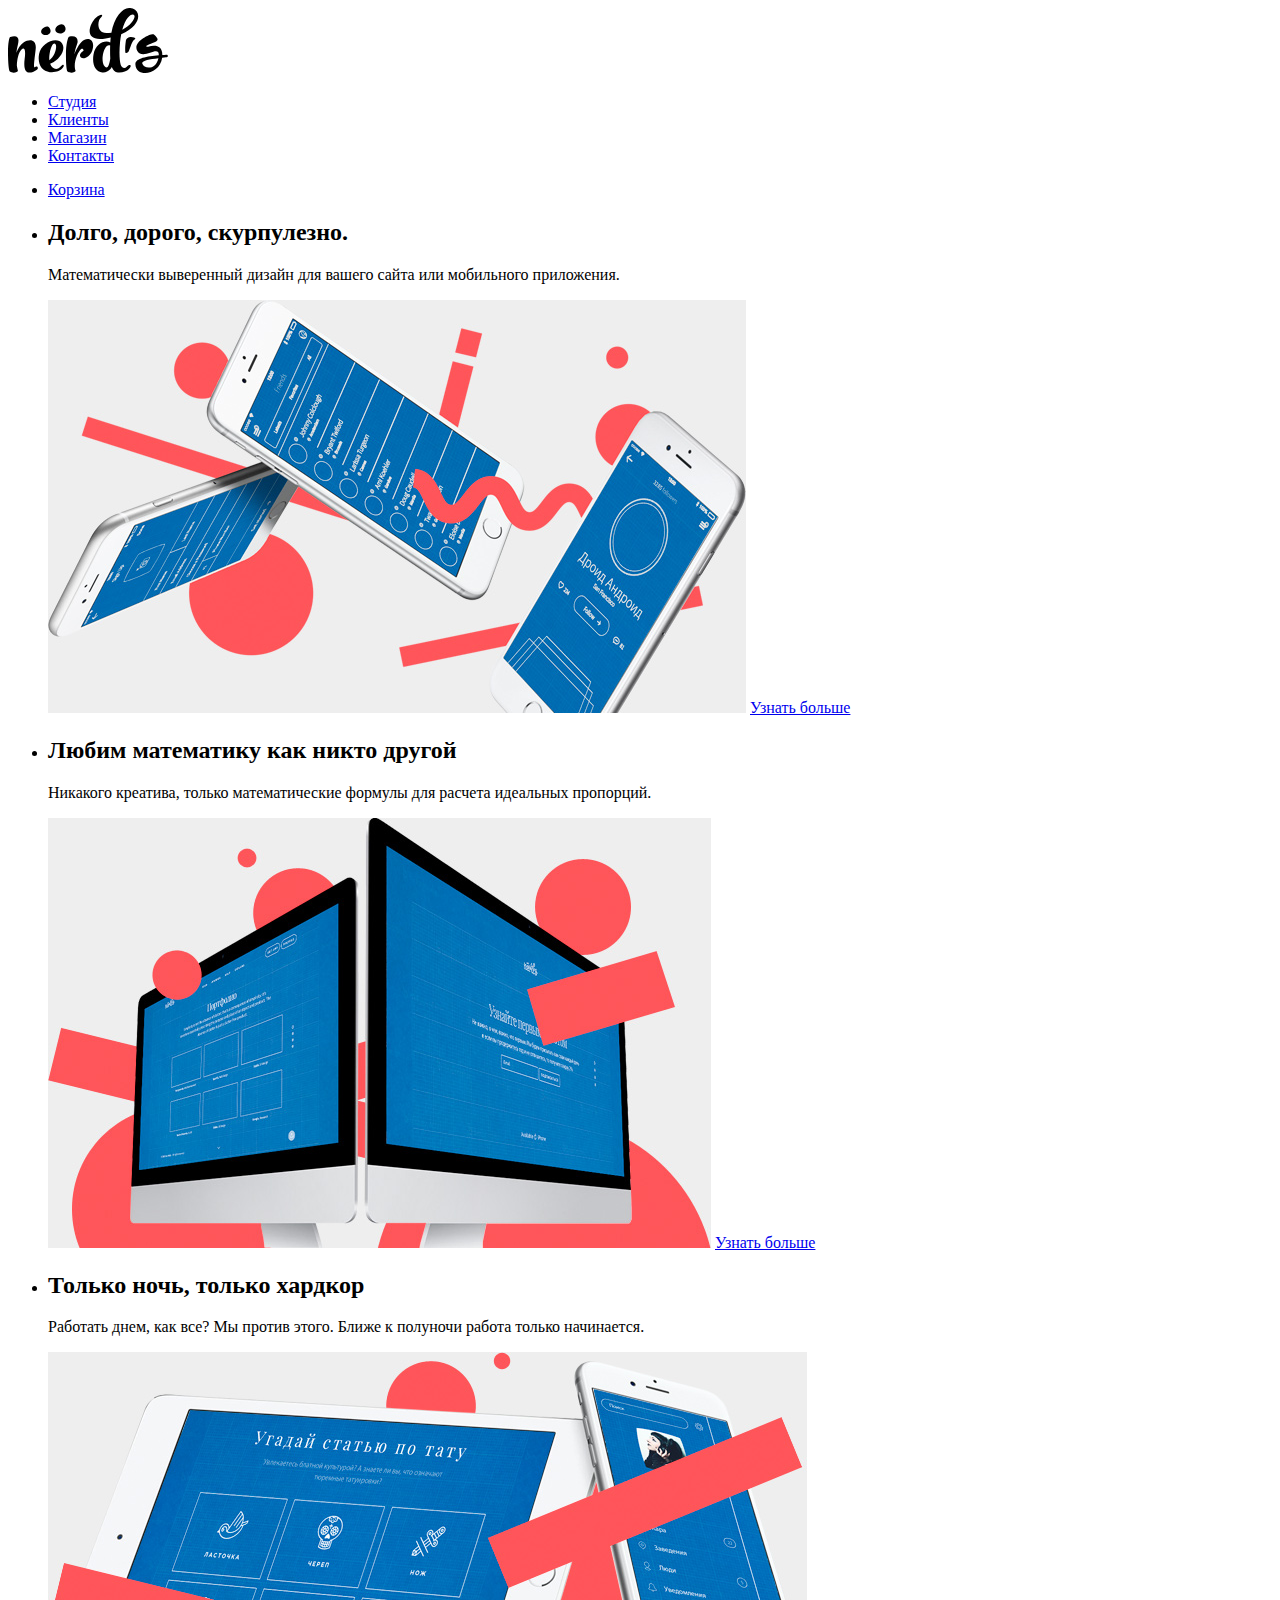
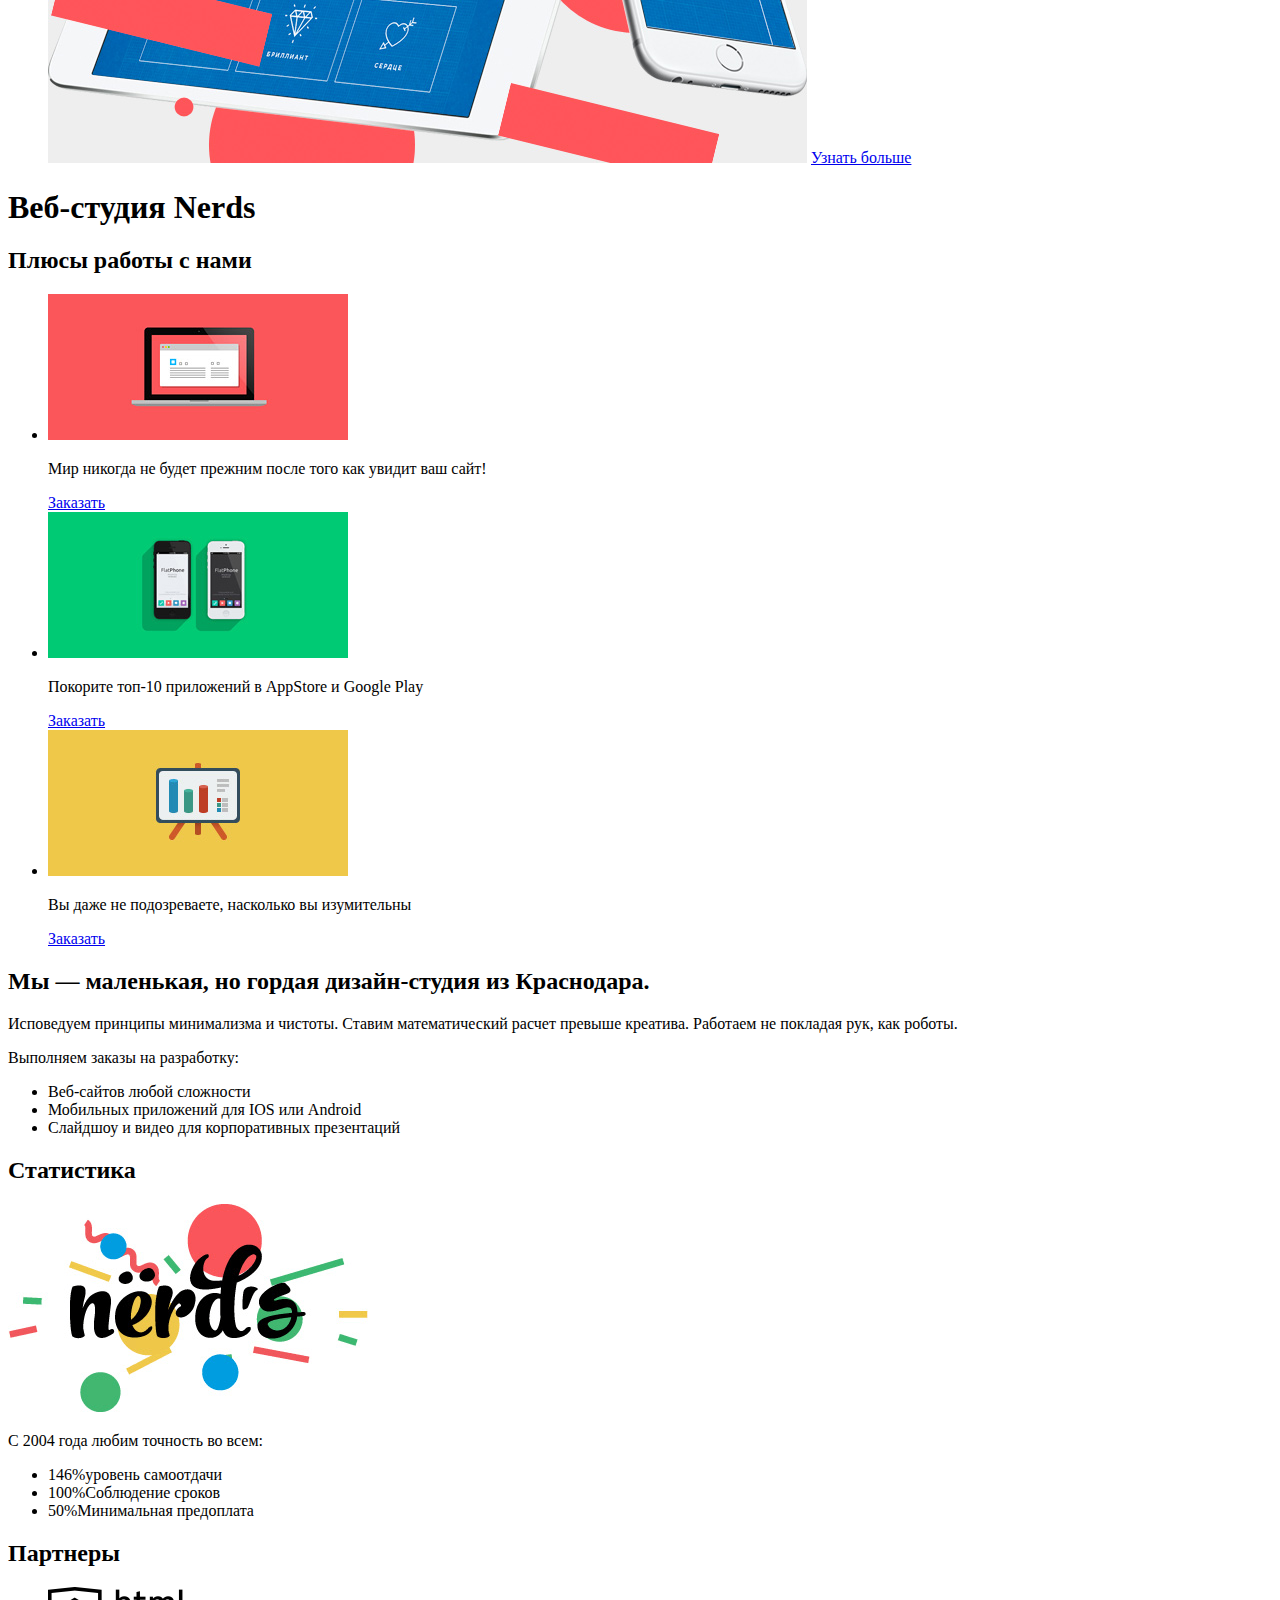
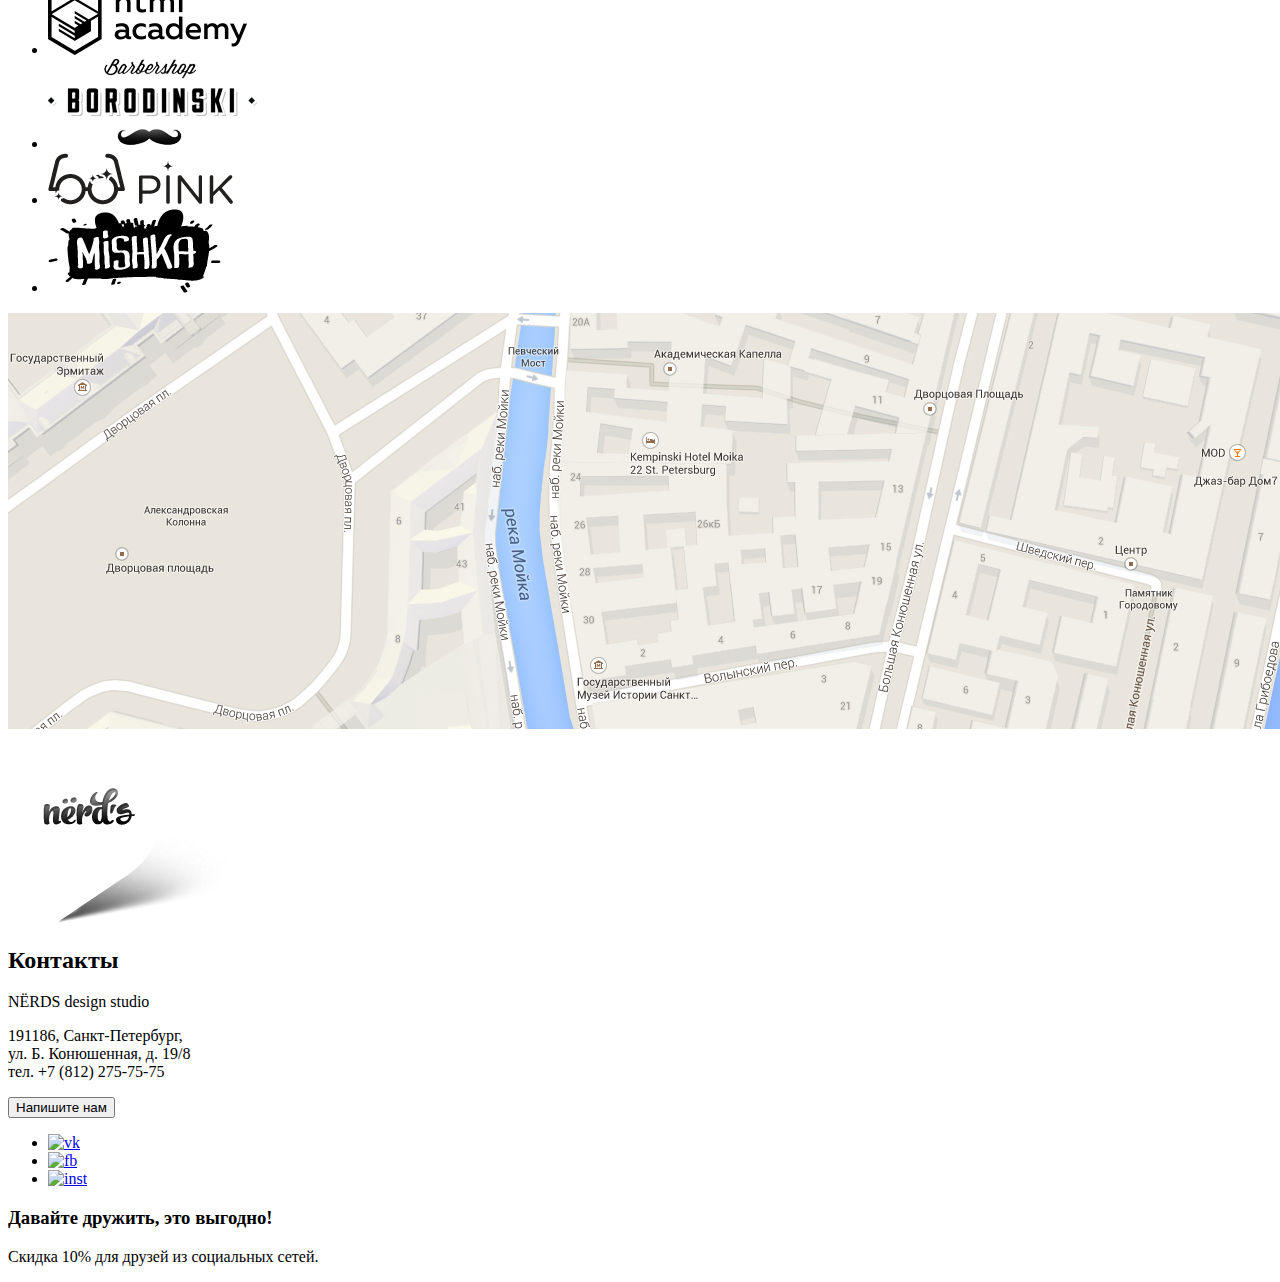
==== index.html @ d476d64d "Добавил изображения в разметку" ====
<!DOCTYPE html>
<html lang="ru">
<head>
	<title>Nёrds</title>
	<meta charset="utf-8">
</head>
<body>
	<header>
		<img src="svg/nerdslogo.svg" alt="Логотип нёрдс">
		<nav>
			<ul>
				<li><a href="#">Студия</a></li>
				<li><a href="#">Клиенты</a></li>
				<li><a href="#">Магазин</a></li>
				<li><a href="#">Контакты</a></li>
			</ul>
		</nav>
		<ul>
			<li><a href="#">Корзина</a></li>
		</ul>
		<section>
			<ul>
				<li>
					<h2>Долго, дорого, скурпулезно.</h2>
					<p>Математически выверенный дизайн для вашего сайта или мобильного приложения.</p>
					<img src="img/slide1.jpg" alt="Изображение">
					<a href="#">Узнать больше</a>
				</li>
				<li>
					<h2>Любим математику как никто другой</h2>
					<p>Никакого креатива, только математические формулы для расчета идеальных пропорций.</p>
					<img src="img/slide2.jpg" alt="Изображение">
					<a href="#">Узнать больше</a>
				</li>
				<li>
					<h2>Только ночь, только хардкор</h2>
					<p>Работать днем, как все? Мы против этого. Ближе к полуночи работа только начинается.</p>
					<img src="img/slide3.jpg" alt="Изображение">
					<a href="#">Узнать больше</a>
				</li>
			</ul>
		</section>
	</header>
	<main>
		<h1>Веб-студия Nerds</h1>
		<section>
			<h2>Плюсы работы с нами</h2>
			<ul>
				<li>
					<img src="img/advance-1.jpg" alt="Веб-сайты">
					<p>Мир никогда не будет прежним после того как увидит ваш сайт!</p>
					<a href="#">Заказать</a>
				</li>
				<li>
					<img src="img/advance-2.jpg" alt="Приложения">
					<p>Покорите топ-10 приложений в AppStore и Google Play</p>
					<a href="#">Заказать</a>
				</li>
				<li>
					<img src="img/advance-3.jpg" alt="Презентации">
					<p>Вы даже не подозреваете, насколько вы изумительны</p>
					<a href="#">Заказать</a>
				</li>
			</ul>
		</section>
		<section>
			<h2>Мы — маленькая, но гордая дизайн-студия из Краснодара. </h2>
			<p>
				Исповедуем принципы минимализма и чистоты. Ставим математический расчет 
			превыше креатива. Работаем не покладая рук, как роботы.
			</p>
			<p>Выполняем заказы на разработку:</p>
			<ul>
				<li>Веб-сайтов любой сложности</li>
				<li>Мобильных приложений для IOS или Android</li>
				<li>Слайдшоу и видео для корпоративных презентаций</li>
			</ul>
		</section>
		<section>
			<h2>Статистика</h2>
			<img src="img/nerds-illustration.png" alt="Лого">
			<p>С 2004 года любим точность во всем:</p>
			<ul>
				<li><span>146%</span>уровень самоотдачи</li>
				<li><span>100%</span>Соблюдение сроков</li>
				<li><span>50%</span>Минимальная предоплата</li>
			</ul>
		</section>
		<section>
			<h2>Партнеры</h2>
			<ul>
				<li><a href="#"><img src="img/logo-1.png" alt="HTMLACADEMIA"></a></li>
				<li><a href="#"><img src="img/logo-2.png" alt="Бородинский"></a></li>
				<li><a href="#"><img src="img/logo-3.png" alt="Пинк"></a></li>
				<li><a href="#"><img src="img/logo-4.png" alt="Mishka"></a></li>
			</ul>
		</section>
		<section>
			<img src="img/map.jpg">
			<img src="img/map-marker.png">
			<h2>Контакты</h2>
			<div>
				<p>NЁRDS design studio</p>
				<p>
					191186, Санкт-Петербург,<br> 
					ул. Б. Конюшенная, д. 19/8<br>
					тел. +7 (812) 275-75-75
				</p>
				<button type="button">Напишите нам</button>
			</div>
		</section>
		<footer>
			<div>
				<ul>
					<li><a href="#"><img src="svg/vk-icon.svg" alt="vk"></a></li>
					<li><a href="#"><img src="svg/fb-icon.svg" alt="fb"></a></li>
					<li><a href="#"><img src="svg/insta-icon.svg" alt="inst"></a></li>
				</ul>
			</div>
			<div>
				<h3>Давайте дружить, это выгодно!</h3>
				<p>Скидка 10% для друзей из социальных сетей.</p>
			</div>
		</footer>
	</main>
</body>
</html>
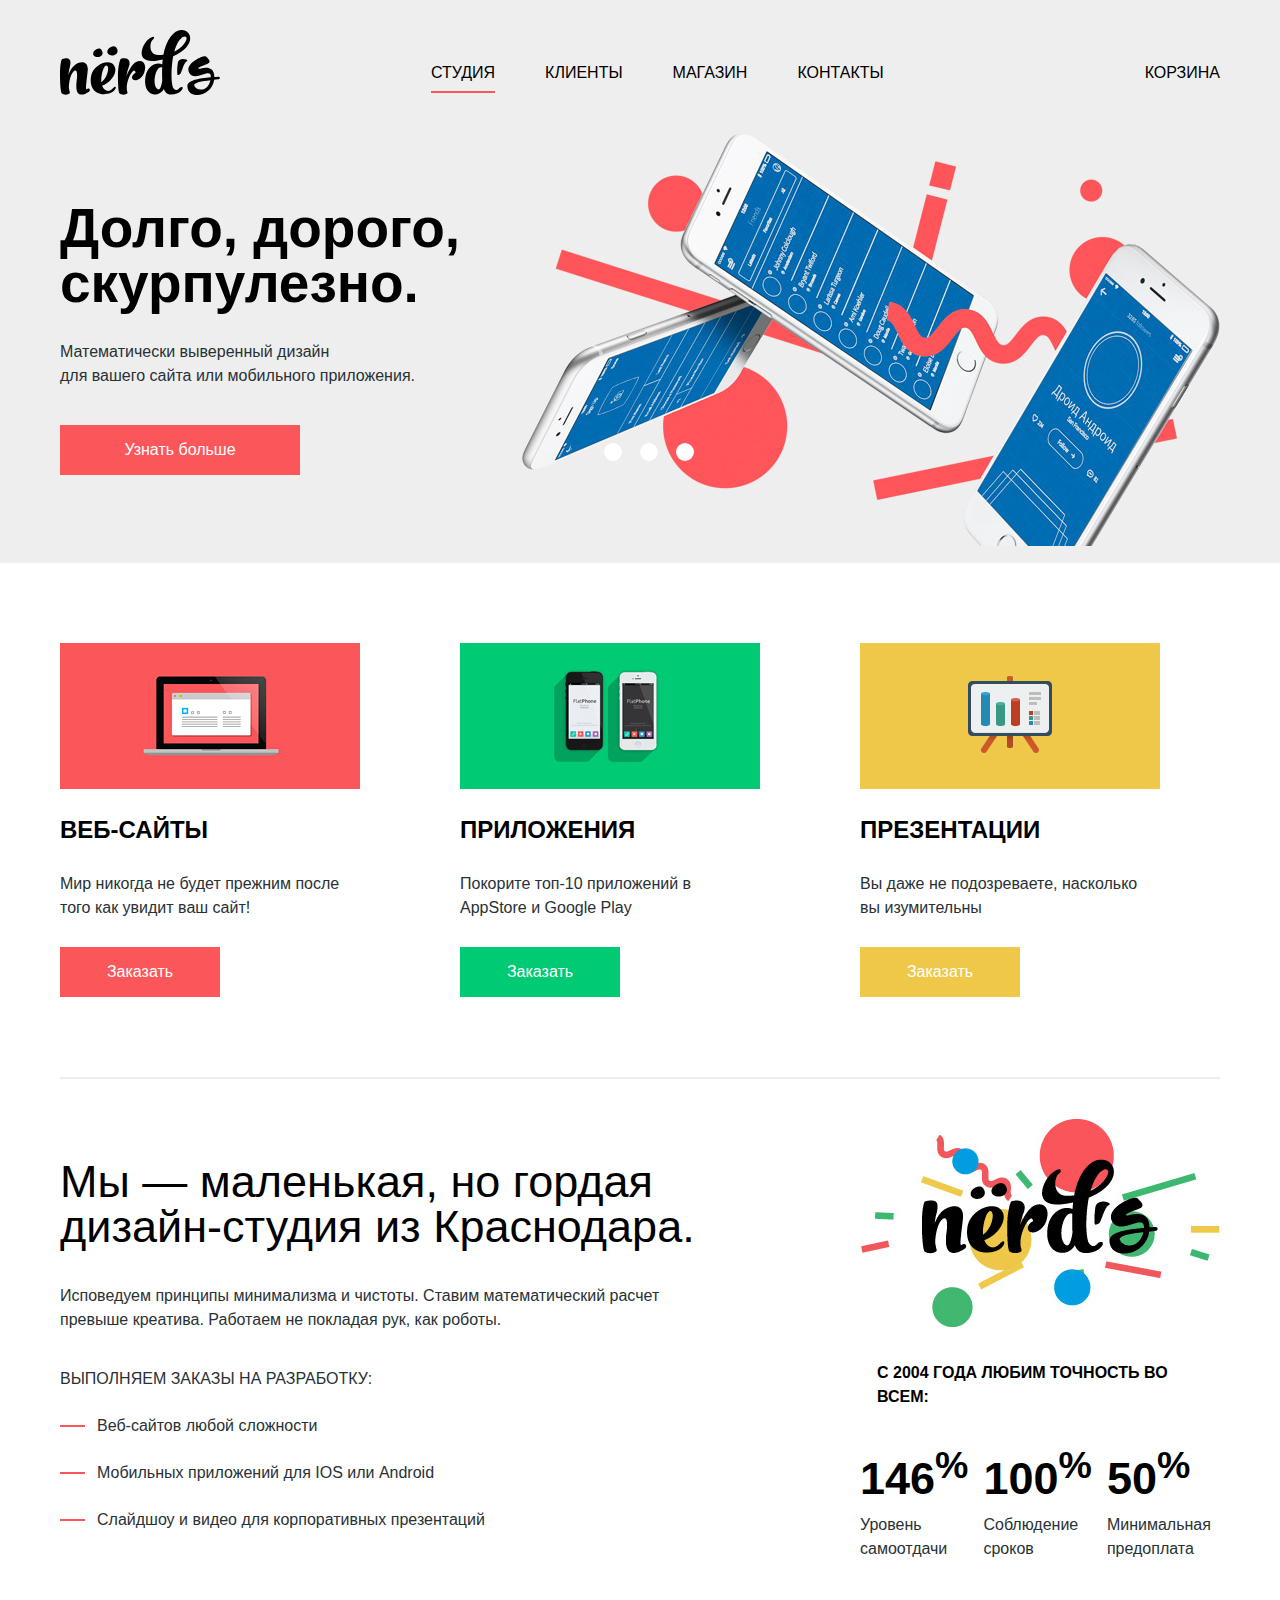
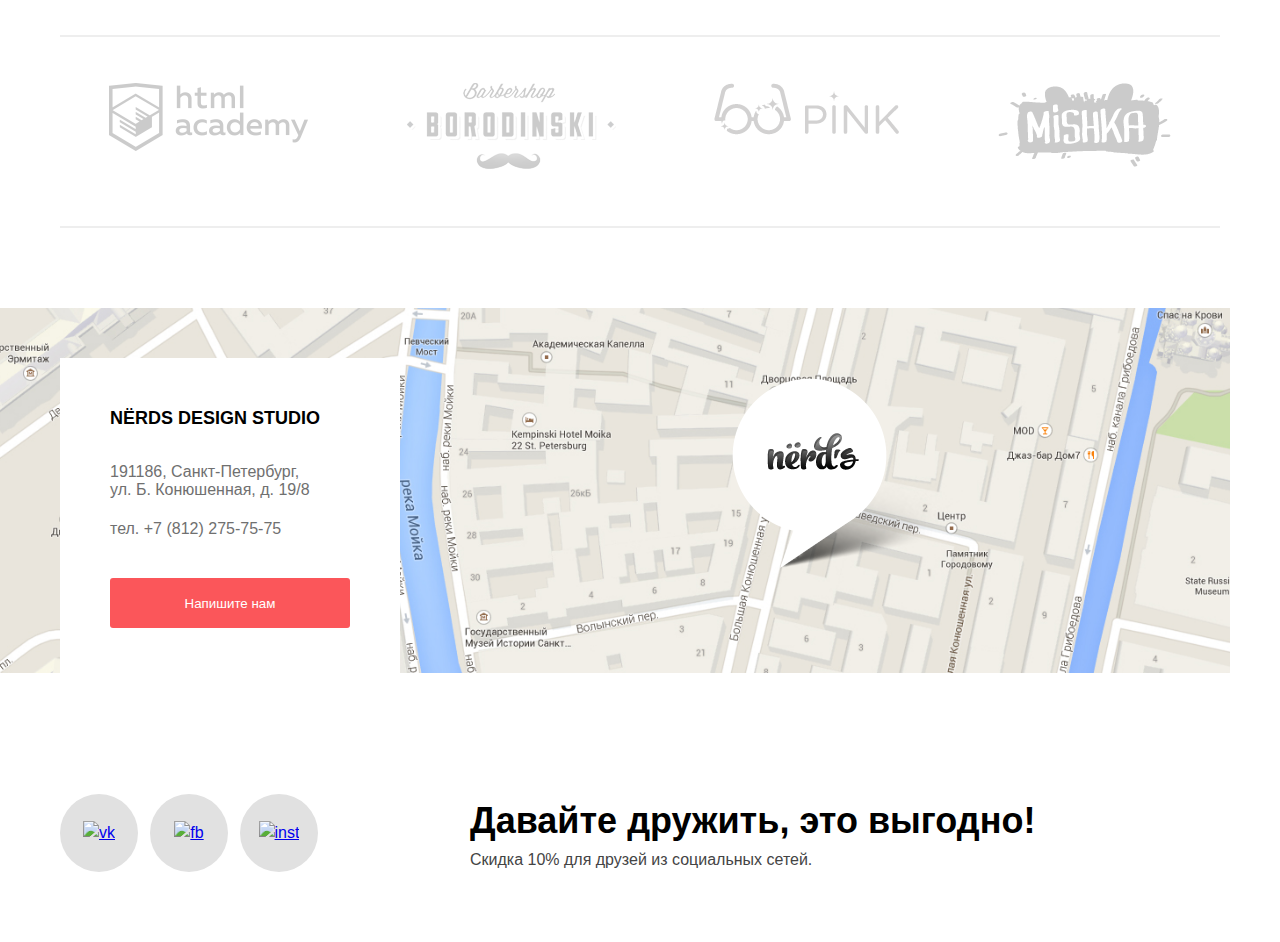
==== commit 6d506741: "Сверстал и подключил попап с обрадной связью" ====
--- a/index.html
+++ b/index.html
@@ -3,125 +3,178 @@
 <head>
 	<title>Nёrds</title>
 	<meta charset="utf-8">
+	<link rel="stylesheet" type="text/css" href="css/normalize.css">
+	<link rel="stylesheet" type="text/css" href="css/style.css">
 </head>
-<body>
-	<header>
-		<img src="svg/nerdslogo.svg" alt="Логотип нёрдс">
-		<nav>
-			<ul>
-				<li><a href="#">Студия</a></li>
+<body class="index-main">
+	<header class="header-main">
+		<div class="container">
+		<div class="header-navigation-wrapper">
+		<a href="#" class="nerds-logo"><img src="svg/nerdslogo.svg" alt="Логотип нёрдс"></a>
+		<nav class="header-navigation">
+			<ul class="header-menu">
+				<li><a href="#" class="current-page">Студия</a></li>
 				<li><a href="#">Клиенты</a></li>
 				<li><a href="#">Магазин</a></li>
 				<li><a href="#">Контакты</a></li>
 			</ul>
-		</nav>
-		<ul>
-			<li><a href="#">Корзина</a></li>
+		</nav>	
+		<ul class="header-basket">
+			<li><a href="#" class="basket-link">Корзина</a></li>
 		</ul>
-		<section>
-			<ul>
-				<li>
-					<h2>Долго, дорого, скурпулезно.</h2>
-					<p>Математически выверенный дизайн для вашего сайта или мобильного приложения.</p>
-					<img src="img/slide1.jpg" alt="Изображение">
-					<a href="#">Узнать больше</a>
+		</div>
+		</div>
+		<section class="container">
+			<ul class="slide-list">
+				<li class="slide  active-slide">
+					<div class="slide-description">
+						<h2>Долго, дорого,<br> скурпулезно.</h2>
+						<p>Математически выверенный дизайн<br> для вашего сайта или мобильного приложения.</p>
+						<a href="#" class="button">Узнать больше</a>
+					</div>
+					<div class="slide-image">
+						<img src="img/slide1.jpg" alt="Изображение">
+					</div>
 				</li>
-				<li>
-					<h2>Любим математику как никто другой</h2>
-					<p>Никакого креатива, только математические формулы для расчета идеальных пропорций.</p>
-					<img src="img/slide2.jpg" alt="Изображение">
-					<a href="#">Узнать больше</a>
+				<li class="slide">
+					<div class="slide-description">
+						<h2>Любим математику<br> как никто другой</h2>
+						<p>Никакого креатива, только математические формулы<br> для расчета идеальных пропорций.</p>
+						<a href="#" class="button">Узнать больше</a>
+					</div>
+					<div class="slide-image">
+						<img src="img/slide2.jpg" alt="Изображение">
+					</div>
 				</li>
-				<li>
-					<h2>Только ночь, только хардкор</h2>
-					<p>Работать днем, как все? Мы против этого. Ближе к полуночи работа только начинается.</p>
-					<img src="img/slide3.jpg" alt="Изображение">
-					<a href="#">Узнать больше</a>
+				<li class="slide">
+					<div class="slide-description">
+						<h2>Только ночь,<br> только хардкор</h2>
+						<p>Работать днем, как все? Мы против этого.<br> Ближе к полуночи работа только начинается.</p>
+						<a href="#" class="button">Узнать больше</a>
+					</div>
+					<div class="slide-image">
+						<img src="img/slide3.jpg" alt="Изображение">
+					</div>
+				</li>
+			</ul>
+			<div class="radio-bar-wrapper">
+				<div class="radio-bar">
+					<input type="radio" name="slide-number" id="first" class="first visually-hidden">
+					<label for="first" aria-label="Первый слайд" tabindex="0"></label>
+					<input type="radio" name="slide-number" id="second" class="second visually-hidden">
+					<label for="second" aria-label="Второй слайд" tabindex="0"></label>
+					<input type="radio" name="slide-number" id="third" class="third visually-hidden">
+					<label for="third" aria-label="Третий слайд" tabindex="0"></label>
+				</div>
+			</div>
+		</section>
+	</header >
+	<main class="container">
+		<h1 class="visually-hidden">Веб-студия Nerds</h1>
+		<section class="services">
+			<h2 class="visually-hidden">Плюсы работы с нами</h2>
+			<ul class="services-list">
+				<li class="services-item">
+					<img src="img/advance-1.jpg" alt="Веб-сайты">
+					<h3>Веб-сайты</h3>
+					<p>Мир никогда не будет прежним после того как увидит ваш сайт!</p>
+					<a href="#" class="button">Заказать</a>
+				</li>
+				<li class="services-item">
+					<img src="img/advance-2.jpg" alt="Приложения">
+					<h3>Приложения</h3>
+					<p>Покорите топ-10 приложений в AppStore и Google Play</p>
+					<a href="#" class="button">Заказать</a>
+				</li>
+				<li class="services-item">
+					<img src="img/advance-3.jpg" alt="Презентации">
+					<h3>Презентации</h3>
+					<p>Вы даже не подозреваете, насколько вы изумительны</p>
+					<a href="#" class="button">Заказать</a>
 				</li>
 			</ul>
 		</section>
-	</header>
-	<main>
-		<h1>Веб-студия Nerds</h1>
-		<section>
-			<h2>Плюсы работы с нами</h2>
-			<ul>
-				<li>
-					<img src="img/advance-1.jpg" alt="Веб-сайты">
-					<p>Мир никогда не будет прежним после того как увидит ваш сайт!</p>
-					<a href="#">Заказать</a>
-				</li>
-				<li>
-					<img src="img/advance-2.jpg" alt="Приложения">
-					<p>Покорите топ-10 приложений в AppStore и Google Play</p>
-					<a href="#">Заказать</a>
-				</li>
-				<li>
-					<img src="img/advance-3.jpg" alt="Презентации">
-					<p>Вы даже не подозреваете, насколько вы изумительны</p>
-					<a href="#">Заказать</a>
-				</li>
-			</ul>
-		</section>
-		<section>
-			<h2>Мы — маленькая, но гордая дизайн-студия из Краснодара. </h2>
-			<p>
-				Исповедуем принципы минимализма и чистоты. Ставим математический расчет 
-			превыше креатива. Работаем не покладая рук, как роботы.
-			</p>
-			<p>Выполняем заказы на разработку:</p>
-			<ul>
-				<li>Веб-сайтов любой сложности</li>
-				<li>Мобильных приложений для IOS или Android</li>
-				<li>Слайдшоу и видео для корпоративных презентаций</li>
-			</ul>
-		</section>
-		<section>
-			<h2>Статистика</h2>
-			<img src="img/nerds-illustration.png" alt="Лого">
-			<p>С 2004 года любим точность во всем:</p>
-			<ul>
-				<li><span>146%</span>уровень самоотдачи</li>
-				<li><span>100%</span>Соблюдение сроков</li>
-				<li><span>50%</span>Минимальная предоплата</li>
-			</ul>
-		</section>
-		<section>
-			<h2>Партнеры</h2>
-			<ul>
+		<div class="about-us-divideline">
+		<div class="container about-us-wrapper">
+			<section class="about-us">
+				<h2>Мы — маленькая, но гордая дизайн-студия из Краснодара. </h2>
+				<p>
+					Исповедуем принципы минимализма и чистоты. Ставим математический расчет 
+				превыше креатива. Работаем не покладая рук, как роботы.
+				</p>
+				<h3>Выполняем заказы на разработку:</h3>
+				<ul>
+					<li>Веб-сайтов любой сложности</li>
+					<li>Мобильных приложений для IOS или Android</li>
+					<li>Слайдшоу и видео для корпоративных презентаций</li>
+				</ul>
+			</section>
+			<section class="stats">
+				<h2 class="visually-hidden">Статистика</h2>
+				<img src="img/nerds-illustration.png" alt="Лого">
+				<p>С 2004 года любим точность во всем:</p>
+				<ul>
+					<li><span class="stats-number">146<sup>%</sup></span><span class="stats-desc">Уровень самоотдачи</span></li>
+					<li><span class="stats-number">100<sup>%</sup></span><span class="stats-desc">Соблюдение сроков</span></li>
+					<li><span class="stats-number">50<sup>%</sup></span><span class="stats-desc">Минимальная предоплата</span></li>
+				</ul>
+			</section>
+		</div>
+		</div>
+		<section class="partners">
+			<h2 class="visually-hidden">Партнеры</h2>
+			<ul class="partners-list">
 				<li><a href="#"><img src="img/logo-1.png" alt="HTMLACADEMIA"></a></li>
 				<li><a href="#"><img src="img/logo-2.png" alt="Бородинский"></a></li>
 				<li><a href="#"><img src="img/logo-3.png" alt="Пинк"></a></li>
 				<li><a href="#"><img src="img/logo-4.png" alt="Mishka"></a></li>
 			</ul>
 		</section>
-		<section>
-			<img src="img/map.jpg">
-			<img src="img/map-marker.png">
-			<h2>Контакты</h2>
-			<div>
-				<p>NЁRDS design studio</p>
+		<section class="container map">
+			<img src="img/map.jpg" alt="Карта" class="map-image">
+			<img src="img/map-marker.png" alt="" class="map-marker">
+			<h2 class="visually-hidden">Контакты</h2>
+			<div class="contact-us">
+				<h3>NЁRDS design studio</h3>
 				<p>
 					191186, Санкт-Петербург,<br> 
 					ул. Б. Конюшенная, д. 19/8<br>
-					тел. +7 (812) 275-75-75
+					<span>тел. +7 (812) 275-75-75</span>
 				</p>
-				<button type="button">Напишите нам</button>
+				<button type="button" class="button popup-button">Напишите нам</button>
 			</div>
 		</section>
-		<footer>
-			<div>
-				<ul>
+		<footer class="footer-main">
+			<div class="socials">
+				<ul class="socials-list">
 					<li><a href="#"><img src="svg/vk-icon.svg" alt="vk"></a></li>
 					<li><a href="#"><img src="svg/fb-icon.svg" alt="fb"></a></li>
 					<li><a href="#"><img src="svg/insta-icon.svg" alt="inst"></a></li>
 				</ul>
 			</div>
-			<div>
+			<div class="sale container">
 				<h3>Давайте дружить, это выгодно!</h3>
 				<p>Скидка 10% для друзей из социальных сетей.</p>
 			</div>
 		</footer>
+		<section class="popup">
+			<form class="popup-form" method="post" action="http://echo.htmlacademy.ru/">
+				<h2>Напишите нам!</h2>
+				<div class="contact-form">
+					<div class="form-wrapper"><label for="name">Ваше имя:</label><br>
+					<input type="text" name="name" id="name" placeholder="Имя Фамилия" class="input"	></div>
+					<div class="form-wrapper"><label for="email">Ваш e-mail:</label><br>
+					<input type="email" name="e-mail" id="email" placeholder="email@example.com" class="input"></div>
+					<div class="form-wrapper"><label for="text-message">Текс письма:</label><br>
+					<textarea placeholder="В свободной форме" id="text-message" type="text" name="textmessage" class="input"></textarea></div>
+					<button class="button send" type="submit" >Отправить</button>
+					<button class="popup-close" id="popup-close" type="button"></button>
+				</div>
+				<label for="popup-close" class="visually-hidden">Закрыть</label>
+			</form>
+		</section>
 	</main>
+	<script type="text/javascript" src="js/slider.js"></script>
+	<script type="text/javascript" src="js/popup.js"></script>
 </body>
 </html>
--- a/css/style.css
+++ b/css/style.css
@@ -0,0 +1,637 @@
+*, *::before, *::after{
+	box-sizing: border-box;
+}
+body{
+	padding: 0;
+	margin: 0;
+
+	font-family: "Roboto", "Tahoma", sans-serif;
+	font-size: 16px;
+	line-height: 24px;
+	font-weight: normal;
+	color:#283136;
+	background-color: #fff;
+}
+.container ul, .container h1, 
+.container h2, .container h3, .container p{
+	padding: 0;
+	margin: 0;
+}
+.visually-hidden {
+  position: absolute;
+  width: 1px;
+  height: 1px;
+  margin: -1px;
+  border: 0;
+  padding: 0;
+  clip: rect(0 0 0 0);
+  overflow: hidden;
+}
+.header-main{
+	background-color: #eeeeee;
+	width: 100%;
+	padding-top: 30px;
+}
+.container{
+	width: 1160px;
+	margin: 0 auto;
+}
+.header-navigation-wrapper{
+	display: flex;
+	flex-direction: row;
+	justify-content: space-between;
+	align-items: center;
+	margin-bottom: 18px;
+}
+.header-navigation-wrapper a{
+	color: #000;
+	text-decoration: none;
+	text-transform: uppercase;
+	line-height: 50px;
+	font-weight: 500;
+}
+.nerds-logo:hover{
+	opacity: 0.8;
+}
+.nerds-logo:active{
+	opacity: 0.3;
+}
+.header-menu{
+	display: flex;
+	list-style: none;
+}
+.header-menu li{
+	margin-right: 50px;
+}
+.header-basket{
+	list-style: none;
+}
+.header-basket li{
+	position: relative;
+}
+.header-basket li::before{
+	content: "";
+	width: 15px;
+	height: 15px;
+	position: absolute;
+	background-image: url('../svg/cart-icon.svg');
+	top:17px;
+	left:-26px;
+}
+.header-menu a:hover{
+	color:#fb565a;
+}
+.header-menu a:active{
+	color: #000;
+	opacity: 0.3;
+}
+.header-basket a:hover{
+	color:#fb565a;
+}
+.header-basket a:active{
+	color: #000;
+	opacity: 0.3;
+}
+.current-page{
+	padding-bottom: 10px;
+	border-bottom: 2px solid #fb565a;
+}
+@keyframes slideon{
+	0%{
+		transform: translateX(800px);
+	}
+	100%{
+		transform: translateX(0);
+	}
+}
+.slide-list{
+	height: 430px;
+}
+.slide{
+	position: relative;
+}
+.slide-description{
+position: absolute;
+left: 0;
+z-index: 2;
+}
+.slide-image{
+	position: absolute;
+	right: 0;
+	z-index: 1;
+}
+.slide-description h2{
+	margin-top: 68px;
+}
+.button{
+	width: 240px;
+	height: 50px;
+	background-color: #fb565a;
+	color:#fff;
+	display: flex;
+	justify-content: center;
+	align-items: center;
+	text-decoration: none;
+	border: 0;
+}
+.button:hover{
+	background-color: #e74246;
+}
+.button:active{
+	background-color: #d7373b;
+	color:rgba(255, 255, 255, 0.3);
+}
+.slide{
+	display: none;
+}
+.active-slide{
+	display: flex;
+	animation-name: slideon;
+	animation-duration: 0.4s;
+}
+.slide h2{
+	font-size: 55px;
+	line-height: 55px;
+	color:#000;
+	margin-bottom: 29px;
+}
+.slide .button{
+	margin-top:37px;
+}
+.slide-first .slide-image{
+	width: 698px;
+	height: 413px;
+	margin-right: 30px;
+}
+.slide-second .slide-image{
+	width: 663px;
+	height: 430px;
+}
+.slide-third .slide-image{
+	width: 759px;
+	height: 411px;
+}
+.radio-bar-wrapper{
+	position: relative;
+}
+.radio-bar{
+	position: absolute;
+	top:-120px;
+	left:50%;
+	z-index: 3;
+}
+.radio-bar input[id="first"]+label::before{
+	content: "";
+	width: 18px;
+	height: 18px;
+	background-color: #fff;
+	border-radius: 50%;
+	position: absolute;
+	top: 0px;
+	left: -36px;
+	outline: inherit;
+}
+.radio-bar input[id="second"]+label::before{
+	content: "";
+	width: 18px;
+	height: 18px;
+	background-color: #fff;
+	border-radius: 50%;
+	position: absolute;
+	top: 0px;
+	left:0;
+	outline: inherit;
+}
+.radio-bar input[id="third"]+label::before{
+	content: "";
+	width: 18px;
+	height: 18px;
+	background-color: #fff;
+	border-radius: 50%;
+	position: absolute;
+	top: 0;
+	left:36px;
+	outline: inherit;
+}
+input[type="radio"].first:checked + label::before{
+	top:7px;
+	left:-29px;
+	width: 4px;
+	height: 4px;
+	box-shadow: 0 0 0px 2px #c1c1c1,0 0 0px 7px #fff;
+}
+input[type="radio"].second:checked + label::before{
+	top:7px;
+	left:7px;
+	width: 4px;
+	height: 4px;
+	box-shadow: 0 0 0px 2px #c1c1c1,0 0 0px 7px #fff;
+}
+input[type="radio"].third:checked + label::before{
+	top:7px;
+	left:43px;
+	width: 4px;
+	height: 4px;
+	box-shadow: 0 0 0px 2px #c1c1c1,0 0 0px 7px #fff;
+}
+.services{
+	margin-top:80px;
+}
+.services-list{
+	list-style: none;
+	display: flex;
+	flex-direction: row;
+	flex-wrap: wrap;
+}
+.services-item{
+	width: 300px;
+	display: flex;
+	flex-direction: column;
+	flex-wrap: wrap;
+}
+.services-item:not(:last-child){
+	margin-right: 100px;
+}
+.services-item h3{
+	text-transform: uppercase;
+	font-size: 24px;
+	line-height: 30px;
+	font-weight: bold;
+	color: #000;
+	margin-bottom: 27px;
+}
+.services-item .button{
+	width: 160px;
+}
+.services-item:nth-child(2) .button{
+	background-color: #00ca74;
+}
+.services-item:nth-child(2) .button:hover{
+	background-color: #00bc6c;
+}
+.services-item:nth-child(2) .button:active{
+	background-color: #00aa62;
+}
+.services-item:nth-child(3) .button{
+	background-color: #efc84a;
+}
+.services-item:nth-child(3) .button:hover{
+	background-color: #eab534;
+}
+.services-item:nth-child(3) .button:active{
+	background-color: #e5a722;
+}
+.services-item img{
+	margin-bottom: 26px;
+}
+.services-item p{
+	margin-bottom: 27px;
+}
+.services::after{
+	content: "";
+	display: block;
+	width: 100%;
+	height: 2px;
+	background-color: #eeeeee;
+	margin-top: 80px;
+}
+.about-us-wrapper{
+	display: flex;
+	justify-content: space-between;
+}
+.about-us{
+	width: 660px;
+	margin-top: 80px;
+}
+.about-us h2{
+	font-size: 45px;
+	line-height: 45px;
+	font-weight: 500;
+	color: #000;
+	margin-bottom: 35px;
+}
+.about-us p{
+	margin-bottom: 35px;
+}
+.about-us h3{
+	font-size: 16px;
+	line-height: 24px;
+	font-weight: 500;
+	text-transform: uppercase;
+	margin-bottom: 23px;
+}
+.about-us ul{
+	list-style: none;
+}
+.about-us li{
+	margin-bottom: 23px;
+	padding-left: 37px;
+	position: relative;
+}
+.about-us li::before{
+	display: block;
+	content: "";
+	width: 25px;
+	height: 2px;
+	background-color: #fb565a;
+	position: absolute;
+	left: 0;
+	top: 11px;
+}
+.stats{
+	margin-top: 40px;
+	width: 360px;
+}
+.stats img{
+	margin-bottom: 27px;
+}
+.stats p{
+	text-transform: uppercase;
+	font-weight: 700;
+	margin-bottom: 44px;
+	color: #000;
+	margin-left: 17px;
+}
+.stats ul{
+	list-style: none;
+	display: flex;
+	flex-direction: row;
+}
+.stats li{
+	position: relative;
+
+}
+.stats li:not(:last-child){
+	margin-right: 15px;
+}
+.stats-number{
+	font-size: 45px;
+	font-weight: 700;
+	color:#000;
+}
+.stats-desc{
+	position: absolute;
+	top:60px;
+	left: 0;
+}
+.about-us-divideline::after{
+	content: "";
+	display: block;
+	width: 100%;
+	height: 2px;
+	background-color: #eeeeee;
+	margin-top: 80px;
+}
+.partners{
+	margin-top: 46px;
+}
+.partners-list{
+	list-style: none;
+	width: 100%;
+	display: flex;
+	justify-content: space-around;
+}
+.partners-list a{
+	opacity: 0.2;
+}
+.partners-list a:hover{
+	opacity: 1;
+}
+.partners-list a:active{
+	opacity: 0.1;
+}
+.partners::after{
+	content: "";
+	display: block;
+	width: 100%;
+	height: 2px;
+	background-color: #eeeeee;
+	margin-top: 46px;
+}
+.map{
+	margin-top: 80px;
+	position: relative;
+	height: 416px;
+}
+.map-image{
+	width: 98.8vw;
+	max-width: 1440px;
+	position: absolute;
+	top:0;
+	left: -95px;
+}
+.map-marker{
+	position: absolute;
+	top: 70px;
+	left:672px;	
+}
+.contact-us{
+	position: absolute;
+	top: 50px;
+	left:0px;
+	background-color: #fff;
+	padding:45px 50px 47px 50px;
+}
+.contact-us h3{
+	text-transform: uppercase;
+	font-size: 18px;
+	line-height: 30px;
+	font-weight: 700;
+	color: #000;
+	margin-bottom: 30px;
+}
+.contact-us p{
+	color: #707070;
+	margin-bottom: 40px;
+	font-size: 16px;
+	line-height: 18px;
+}
+.contact-us span{
+	display: block;
+	margin-top: 21px;
+}
+.contact-us .button{
+	border-radius: 3px;
+}
+.footer-main{
+	display: flex;
+	flex-direction: row;
+}
+.socials{
+	margin-right: 140px;
+	margin-bottom: 70px;
+	margin-top: 70px;
+}
+.socials-list{
+	list-style: none;
+	display: flex;
+	align-items: center;
+}
+.socials-list a{
+	display: flex;
+	justify-content: center;
+	align-items: center;
+	background-color: #e1e1e1;
+	height: 78px;
+	width: 78px;
+	border-radius: 50%;
+	margin-right: 12px;
+}
+.socials-list a:hover{
+	background-color: #e74246;
+
+}
+.socials-list a:active{
+	background-color: #d7373b;
+}
+.socials-list a:active img{
+	opacity: 0.3;
+}
+.sale{
+	margin-top: 79px;
+}
+.sale h3{
+	color: #000;
+	font-size: 36px;
+	line-height: 36px;
+	font-weight: 700; 
+}
+.sale p{
+	font-size: 16px;
+	line-height: 22px;
+	margin-top: 10px;
+	color: #444444;
+}
+.popup{
+	width: 960px;
+	background-color: #fff;
+	box-shadow: 0 20px 40px 0px rgba(0, 0, 0, 0.75);
+	position: fixed;
+	top: 20px;
+	left: 50%;
+	margin-left: -480px;
+	padding: 73px
+ 	100px 84px;
+	z-index: 10;
+	display: none;
+}
+.popup-form h2{
+	margin: 0;
+	color:#000;
+	font-size: 45px;
+	line-height: 45px;
+	margin-bottom: 48px;
+}
+.contact-form{
+	display: flex;
+	flex-direction: row;
+	flex-wrap: wrap;
+	justify-content: space-between;
+
+}
+.popup-form label{
+	font-size: 16px;
+	line-height: 18px;
+	font-weight: 700;
+	color: #000;
+	margin-bottom: 12px;
+}
+.popup-form input{
+	width: 360px;
+	padding: 14px;
+	margin-bottom: 36px; 
+}
+.popup-form textarea{
+	width: 760px;
+	height: 118px;
+	margin-bottom: 47px;
+	padding: 13px 15px;
+}
+.input{
+	border: 2px solid #d7dcde;
+	border-radius: 4px;
+}
+.input:hover{
+	border: 2px solid #b4b9bb;
+}
+.input:focus{
+	border: 2px solid #000;
+}
+
+.invalid{
+	border: 2px solid #e74246;
+}
+.popup-close{
+	border:none;
+	position: absolute;
+	width: 21px;
+	height: 21px;
+	background-color: transparent;
+	top: 78px;
+	right: 90px;
+	cursor: pointer;
+	opacity: 0.3;
+}
+.popup-close::before{
+	display: block;
+	content: "";
+	height: 27px;
+	width: 3px;
+	background-color: #fb565a;
+	transform: rotate(45deg);
+	position: absolute;
+	top: -3px;
+	right: 8px;
+}
+.popup-close::after{
+	display: block;
+	content: "";
+	height: 27px;
+	width: 3px;
+	background-color: #fb565a;
+	transform: rotate(-45deg);
+	position: absolute;
+	top: -3px;
+	right: 8px;
+}
+.popup-close:hover{
+	border:none;
+	position: absolute;
+	width: 21px;
+	height: 21px;
+	background-color: transparent;
+	top: 78px;
+	right: 90px;
+	cursor: pointer;
+	opacity: 1;
+}
+.popup-close:active{
+	border:none;
+	position: absolute;
+	width: 21px;
+	height: 21px;
+	background-color: transparent;
+	top: 78px;
+	right: 90px;
+	cursor: pointer;
+	opacity: 0.1;
+}
+.popup-show{
+	display: block;
+	animation-name: popup;
+	animation-duration: 0.5s; 
+}
+@keyframes popup{
+	0%{
+		transform:translateY(-2000px);
+	}
+	50%{
+		transform: translateY(30px);
+	}
+	75%{
+		transform: translateY(-15px);
+	}
+	100%{
+		transform: translateY(0);
+	}
+}
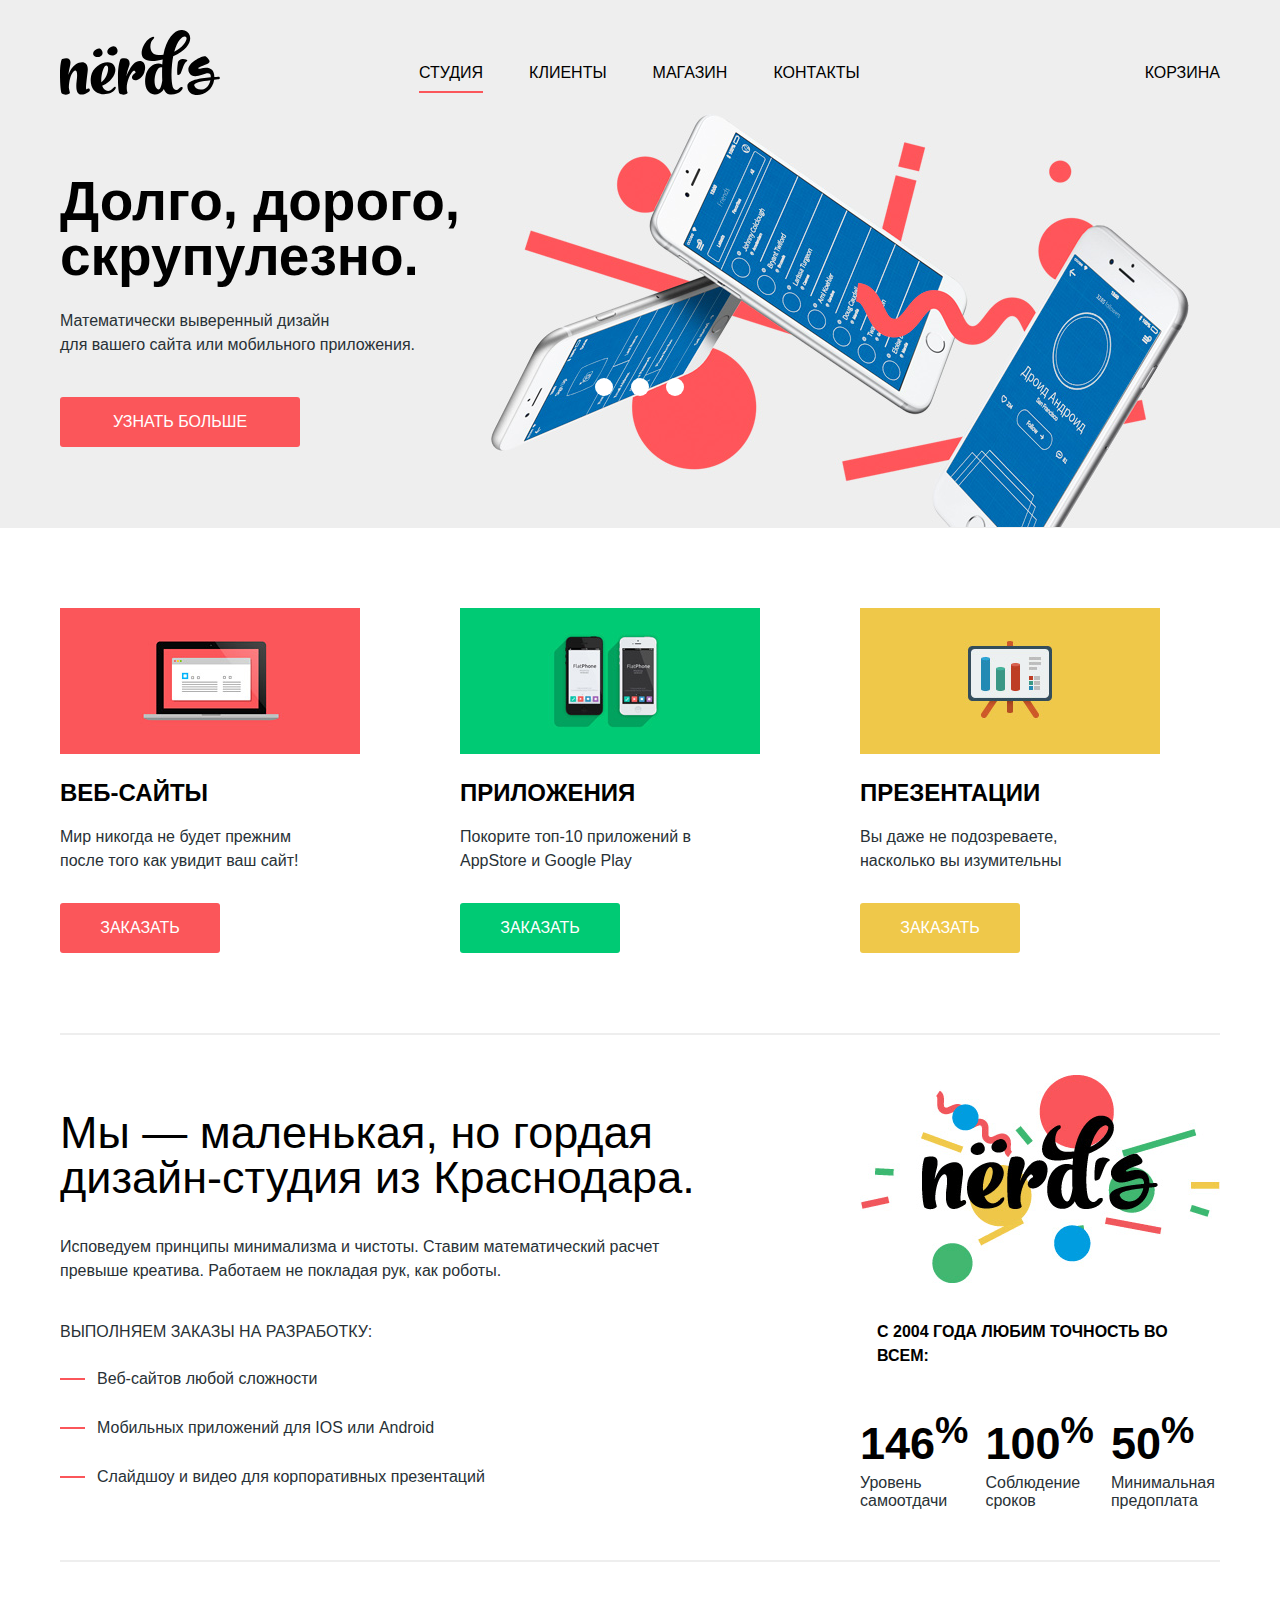
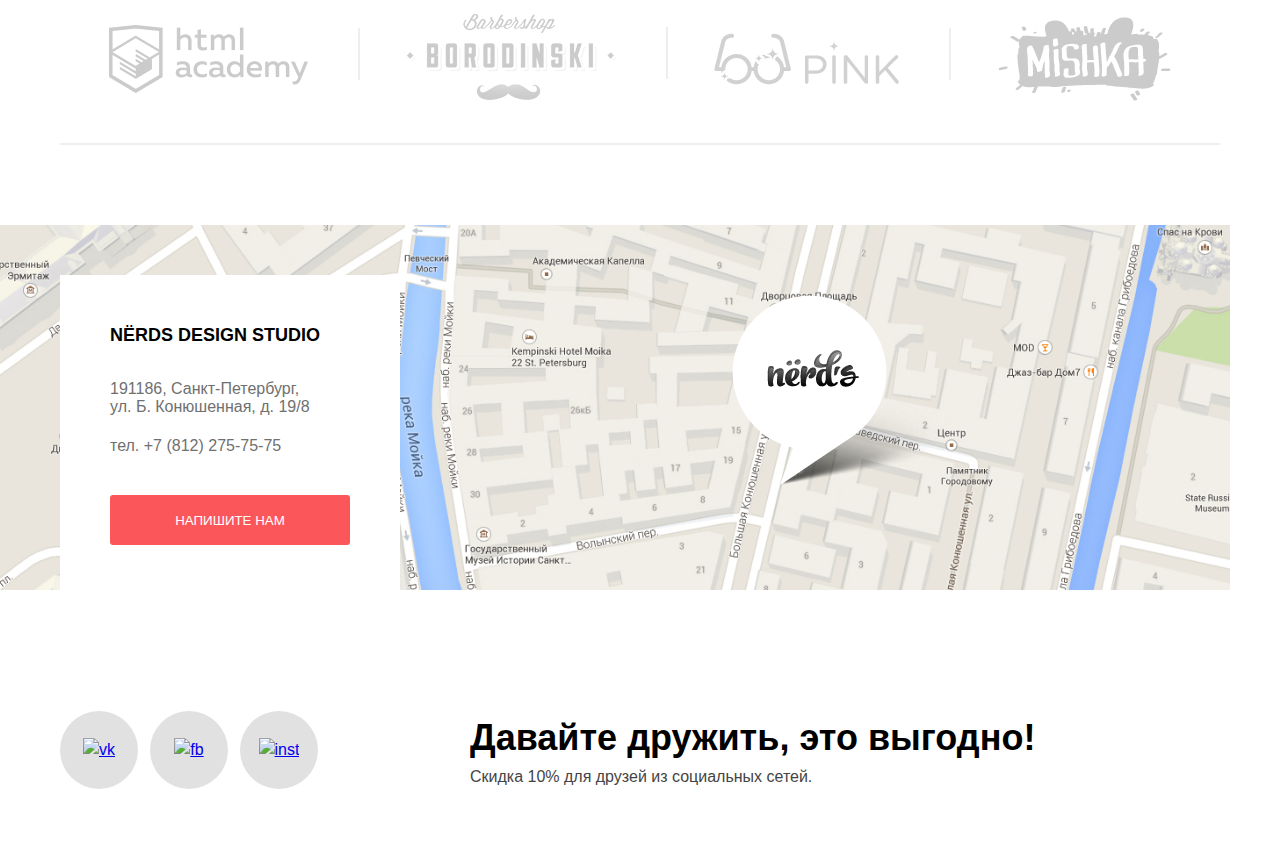
==== commit 0aa03fa0: "сверстал страницу каталога" ====
--- a/index.html
+++ b/index.html
@@ -26,9 +26,9 @@
 		</div>
 		<section class="container">
 			<ul class="slide-list">
-				<li class="slide  active-slide">
+				<li class="slide slide-first  active-slide">
 					<div class="slide-description">
-						<h2>Долго, дорого,<br> скурпулезно.</h2>
+						<h2>Долго, дорого,<br> скрупулезно.</h2>
 						<p>Математически выверенный дизайн<br> для вашего сайта или мобильного приложения.</p>
 						<a href="#" class="button">Узнать больше</a>
 					</div>
@@ -36,7 +36,7 @@
 						<img src="img/slide1.jpg" alt="Изображение">
 					</div>
 				</li>
-				<li class="slide">
+				<li class="slide slide-second">
 					<div class="slide-description">
 						<h2>Любим математику<br> как никто другой</h2>
 						<p>Никакого креатива, только математические формулы<br> для расчета идеальных пропорций.</p>
@@ -46,7 +46,7 @@
 						<img src="img/slide2.jpg" alt="Изображение">
 					</div>
 				</li>
-				<li class="slide">
+				<li class="slide slide-third">
 					<div class="slide-description">
 						<h2>Только ночь,<br> только хардкор</h2>
 						<p>Работать днем, как все? Мы против этого.<br> Ближе к полуночи работа только начинается.</p>
@@ -77,7 +77,7 @@
 				<li class="services-item">
 					<img src="img/advance-1.jpg" alt="Веб-сайты">
 					<h3>Веб-сайты</h3>
-					<p>Мир никогда не будет прежним после того как увидит ваш сайт!</p>
+					<p>Мир никогда не будет прежним<br> после того как увидит ваш сайт!</p>
 					<a href="#" class="button">Заказать</a>
 				</li>
 				<li class="services-item">
@@ -89,7 +89,7 @@
 				<li class="services-item">
 					<img src="img/advance-3.jpg" alt="Презентации">
 					<h3>Презентации</h3>
-					<p>Вы даже не подозреваете, насколько вы изумительны</p>
+					<p>Вы даже не подозреваете,<br> насколько вы изумительны</p>
 					<a href="#" class="button">Заказать</a>
 				</li>
 			</ul>
--- a/css/style.css
+++ b/css/style.css
@@ -61,13 +61,15 @@
 	list-style: none;
 }
 .header-menu li{
-	margin-right: 50px;
+	margin: 0 23px;
 }
 .header-basket{
+	display: flex;
 	list-style: none;
 }
 .header-basket li{
 	position: relative;
+	padding-left:86px;
 }
 .header-basket li::before{
 	content: "";
@@ -75,8 +77,8 @@
 	height: 15px;
 	position: absolute;
 	background-image: url('../svg/cart-icon.svg');
-	top:17px;
-	left:-26px;
+	top:16px;
+	left:45px;
 }
 .header-menu a:hover{
 	color:#fb565a;
@@ -105,7 +107,7 @@
 	}
 }
 .slide-list{
-	height: 430px;
+	height: 395px;
 }
 .slide{
 	position: relative;
@@ -114,14 +116,6 @@
 position: absolute;
 left: 0;
 z-index: 2;
-}
-.slide-image{
-	position: absolute;
-	right: 0;
-	z-index: 1;
-}
-.slide-description h2{
-	margin-top: 68px;
 }
 .button{
 	width: 240px;
@@ -133,6 +127,8 @@
 	align-items: center;
 	text-decoration: none;
 	border: 0;
+	border-radius: 3px;
+	text-transform: uppercase;
 }
 .button:hover{
 	background-color: #e74246;
@@ -153,15 +149,21 @@
 	font-size: 55px;
 	line-height: 55px;
 	color:#000;
-	margin-bottom: 29px;
+	margin-bottom: 25px;
+	margin-top: 41px;
 }
 .slide .button{
-	margin-top:37px;
+	margin-top:40px;
+}
+.slide-image{
+	position: absolute;
+	z-index: 1;
 }
 .slide-first .slide-image{
 	width: 698px;
 	height: 413px;
-	margin-right: 30px;
+	top: -19px;
+	right: 31px;
 }
 .slide-second .slide-image{
 	width: 663px;
@@ -176,8 +178,8 @@
 }
 .radio-bar{
 	position: absolute;
-	top:-120px;
-	left:50%;
+	top:-150px;
+	left:49.25%;
 	z-index: 3;
 }
 .radio-bar input[id="first"]+label::before{
@@ -210,7 +212,7 @@
 	border-radius: 50%;
 	position: absolute;
 	top: 0;
-	left:36px;
+	left:35px;
 	outline: inherit;
 }
 input[type="radio"].first:checked + label::before{
@@ -229,7 +231,7 @@
 }
 input[type="radio"].third:checked + label::before{
 	top:7px;
-	left:43px;
+	left:42px;
 	width: 4px;
 	height: 4px;
 	box-shadow: 0 0 0px 2px #c1c1c1,0 0 0px 7px #fff;
@@ -258,7 +260,7 @@
 	line-height: 30px;
 	font-weight: bold;
 	color: #000;
-	margin-bottom: 27px;
+	margin-bottom: 17px;
 }
 .services-item .button{
 	width: 160px;
@@ -282,10 +284,10 @@
 	background-color: #e5a722;
 }
 .services-item img{
-	margin-bottom: 26px;
+	margin-bottom: 24px;
 }
 .services-item p{
-	margin-bottom: 27px;
+	margin-bottom: 30px;
 }
 .services::after{
 	content: "";
@@ -301,7 +303,7 @@
 }
 .about-us{
 	width: 660px;
-	margin-top: 80px;
+	margin-top: 75px;
 }
 .about-us h2{
 	font-size: 45px;
@@ -311,7 +313,7 @@
 	margin-bottom: 35px;
 }
 .about-us p{
-	margin-bottom: 35px;
+	margin-bottom: 37px;
 }
 .about-us h3{
 	font-size: 16px;
@@ -324,7 +326,7 @@
 	list-style: none;
 }
 .about-us li{
-	margin-bottom: 23px;
+	margin-bottom: 25px;
 	padding-left: 37px;
 	position: relative;
 }
@@ -343,12 +345,12 @@
 	width: 360px;
 }
 .stats img{
-	margin-bottom: 27px;
+	margin-bottom: 30px;
 }
 .stats p{
 	text-transform: uppercase;
 	font-weight: 700;
-	margin-bottom: 44px;
+	margin-bottom: 50px;
 	color: #000;
 	margin-left: 17px;
 }
@@ -362,7 +364,7 @@
 
 }
 .stats li:not(:last-child){
-	margin-right: 15px;
+	margin-right: 17px;
 }
 .stats-number{
 	font-size: 45px;
@@ -371,42 +373,78 @@
 }
 .stats-desc{
 	position: absolute;
-	top:60px;
+	top:56px;
 	left: 0;
+	line-height: 18px;
 }
 .about-us-divideline::after{
-	content: "";
-	display: block;
-	width: 100%;
-	height: 2px;
-	background-color: #eeeeee;
-	margin-top: 80px;
-}
-.partners{
-	margin-top: 46px;
-}
-.partners-list{
-	list-style: none;
-	width: 100%;
-	display: flex;
-	justify-content: space-around;
-}
-.partners-list a{
-	opacity: 0.2;
-}
-.partners-list a:hover{
-	opacity: 1;
-}
-.partners-list a:active{
-	opacity: 0.1;
-}
-.partners::after{
 	content: "";
 	display: block;
 	width: 100%;
 	height: 2px;
 	background-color: #eeeeee;
 	margin-top: 46px;
+}
+.partners{
+	margin-top: 52px;
+}
+.partners-list{
+	list-style: none;
+	width: 100%;
+	display: flex;
+	align-items: center;
+	justify-content: space-around;
+}
+
+.partners-list li{
+	position: relative;
+}.partners-list li:nth-child(2)::after{
+		content: "";
+	display: block;
+	width: 2px;
+	height: 52px;
+	background-color: #eeeeee;
+	position: absolute;
+	top:13px;
+	right:  -52px; 
+}
+.partners-list li:nth-child(3)::after{
+		content: "";
+	display: block;
+	width: 2px;
+	height: 52px;
+	background-color: #eeeeee;
+	position: absolute;
+	top:-5px;
+	right:  -52px; 
+}
+.partners-list a{
+	opacity: 0.2;
+}
+.partners-list a:hover{
+	opacity: 1;
+}
+.partners-list a:active{
+	opacity: 0.1;
+}
+.partners-list li:first-child::after{
+	content: "";
+	display: block;
+	width: 2px;
+	height: 52px;
+	background-color: #eeeeee;
+	position: absolute;
+	top:3px;
+	right:  -52px; 
+
+}
+.partners::after{
+	content: "";
+	display: block;
+	width: 100%;
+	height: 2px;
+	background-color: #eeeeee;
+	margin-top: 32px;
 }
 .map{
 	margin-top: 80px;
@@ -635,3 +673,288 @@
 		transform: translateY(0);
 	}
 }
+.catalog-header{
+	padding-bottom: 107px;
+}
+.catalog-header h1{
+	font-size: 55px;
+	line-height: 55px;
+	font-weight: 500;
+	color:#000;
+	text-align: center;
+	margin-top: 60px;	
+}
+.catalog-wrapper{
+	display: flex;
+	flex-wrap: wrap;
+	justify-content: space-between;
+}
+.filters{
+	width: 260px;
+	display: flex;
+	flex-direction: column;
+}
+.filters h3{
+	margin: 0;
+	color: #000;
+	text-transform: uppercase;
+	font-weight: 700;
+	font-size: 18px;
+	line-height: 30px;
+	margin-bottom: 22px;
+	margin-top: 56px;
+}
+.range-input{
+	display: flex;
+	justify-content: space-between;
+}
+.range-input label{
+	margin-right: 12px;
+	text-transform: uppercase;
+}
+.range-input input{
+	background-color: #eeeeee;
+	padding: 10px 0 10px 10px;
+	width: 80px;
+}
+.web{
+	display: flex;
+	flex-direction: column;
+}
+.input-wrapper{
+	margin-bottom: 20px;
+}
+.input-wrapper label{
+	padding-left: 36px;
+	font-size: 16px;
+	line-height: 20px;
+	position: relative;
+}
+.input-wrapper:hover label::before{
+	opacity: 1;
+}
+.web label::before{
+	content: "";
+	display: block;
+	background-image: url('../svg/radio-off.svg');
+	height: 25px;
+	width: 25px;
+	position: absolute;
+	left: 0;
+	top: -2px;
+	opacity: 0.4;
+}
+.web input[type="radio"]:checked + label::before{
+	background-image: url('../svg/radio-on.svg');
+}
+.specific{
+	display: flex;
+	flex-direction: column;
+}
+.specific label::before{
+	content: "";
+	display: block;
+	background-image: url('../svg/checkbox-off.svg');
+	height: 23px;
+	width: 23px;
+	position: absolute;
+	left: 0;
+	top: -2px;
+	opacity: 0.4;
+}
+.specific input[type="checkbox"]:checked + label::before{
+	background-image: url('../svg/checkbox-on.svg');
+	width: 26px;
+}
+.filter-button{
+	text-align: center;
+	padding: 19px 0;
+	border:none;
+	border-radius: 5px;
+	text-transform: uppercase;
+	font-weight: 500;
+	color:#000;
+}
+.filters .filter-button{
+	width: 260px;
+	margin-top:48px; 
+
+}
+.filter-button:hover{
+	background-color: #dfdfdf;
+}
+.filter-button:active{
+	background-image: linear-gradient(to bottom, #bfbfbf 7%, #d5d5d5 7%);
+}
+.sort-filters{
+	width: 760px;
+}
+.sort{
+	display: flex;
+	flex-direction: row;
+	justify-content: space-between;
+	margin-top: 64px;
+	margin-bottom: 60px;
+}
+.sort h2{
+	font-size: 18px;
+	font-weight: 700;
+	line-height: 18px;
+	text-transform: uppercase;
+	color: #000;
+}
+.sort-list .current-filter a{
+	opacity: 1;
+}
+.sort .sort-list{
+	display: flex;
+	list-style: none;
+	width: 360px;
+	justify-content: space-between;
+	padding-right: 65px;
+	position: relative;
+	text-transform: uppercase;
+	font-size: 14px;
+}
+.sort-list a{
+	color:#000;
+	opacity: 0.3;
+	text-decoration: none;
+}
+.sort-list a:hover{
+	opacity: 0.6;
+}
+.sort-list a:active{
+	opacity: 1;
+}
+.sort-list .biglow{
+	display: block;
+	position: absolute;
+	background-image: url('../svg/icon-down-dir.svg');
+	height: 10px;
+	width: 11px;
+	top: 5px;
+	right: 41px;
+	opacity: 0.2;
+}
+.sort-list .lowbig{
+	display: block;
+	position: absolute;
+	background-image: url('../svg/icon-up-dir.svg');
+	height: 10px;
+	width: 11px;
+	top: 5px;
+	right: 5px;
+	opacity: 0.2;
+}
+.sort-list .lowbig:hover, .sort-list .biglow:hover{
+	opacity: 0.6;
+}
+.sort-list .lowbig:active, .sort-list .biglow:active{
+	opacity: 1;
+}
+
+.catalog-list{
+	display: flex;
+	flex-wrap: wrap;
+	justify-content: space-between;
+	list-style: none;
+}
+.catalog-item{
+	margin-bottom: 33px;
+	margin-top: 41px;
+	width: 360px;
+	position: relative;
+}
+.catalog-item img{
+	width: 360px;
+	border:1px solid #e5e5e5;
+
+}
+.catalog-item::before{
+	content: "";
+	display: block;
+	background-image: url('../svg/browser.svg');
+	opacity: 0.12;
+	height: 41px;
+	width: 360px;
+	position: absolute;
+	top: -39px;
+}
+.item-description{
+	height: 230px;
+	width: 100%;
+	background-color: #eeeeee;
+	text-align: center;
+	position: absolute;
+	bottom: 8px;
+	left: 0;
+	display: none;
+}
+.item-description h3{
+	margin: 0;
+	font-size: 18px;
+	line-height: 30px;
+	color:#000;
+	font-weight: 700;
+	text-transform: uppercase;
+	margin-top: 35px;
+}
+.item-description h3:hover{
+	color: #fb565a;
+}
+.item-description h3:active{
+	color:#000;
+	opacity: 0.3;
+}
+.item-description span{
+	color: #666;
+	font-size: 16px;
+	line-height: 18px;
+}
+.item-description .button{
+	width: 200px;
+	margin: 0 auto;
+	margin-top: 34px;
+}
+.catalog-item-wrapper:hover .catalog-item::before{
+	opacity: 1;
+}
+.catalog-item-wrapper:hover .catalog-item img{
+	border:none;
+}
+.catalog-item-wrapper:hover .item-description{
+	display: block;
+}
+.pages-list{
+	list-style: none;
+	display: flex;
+	flex-direction: row;
+}
+.pages-list a{
+	display: flex;
+	text-decoration: none;
+	text-transform: uppercase;
+	color:#000;
+	background-color: #eeeeee;
+	height: 50px;
+	justify-content: center;
+	align-items: center;
+	margin-right: 11px;
+	font-weight: 500;
+}
+
+.pages-list li:not(:last-child) a{
+	width: 50px;
+}
+.pages-list li:last-child a{
+	padding-right:78px;
+	padding-left:78px;
+}
+.current-catalog-page .filter-button{
+	border:3px solid #dbdbdb;
+	background-color: #fff;
+}
+.current-catalog-page .filter-button:active{
+	background-image: none;
+}
